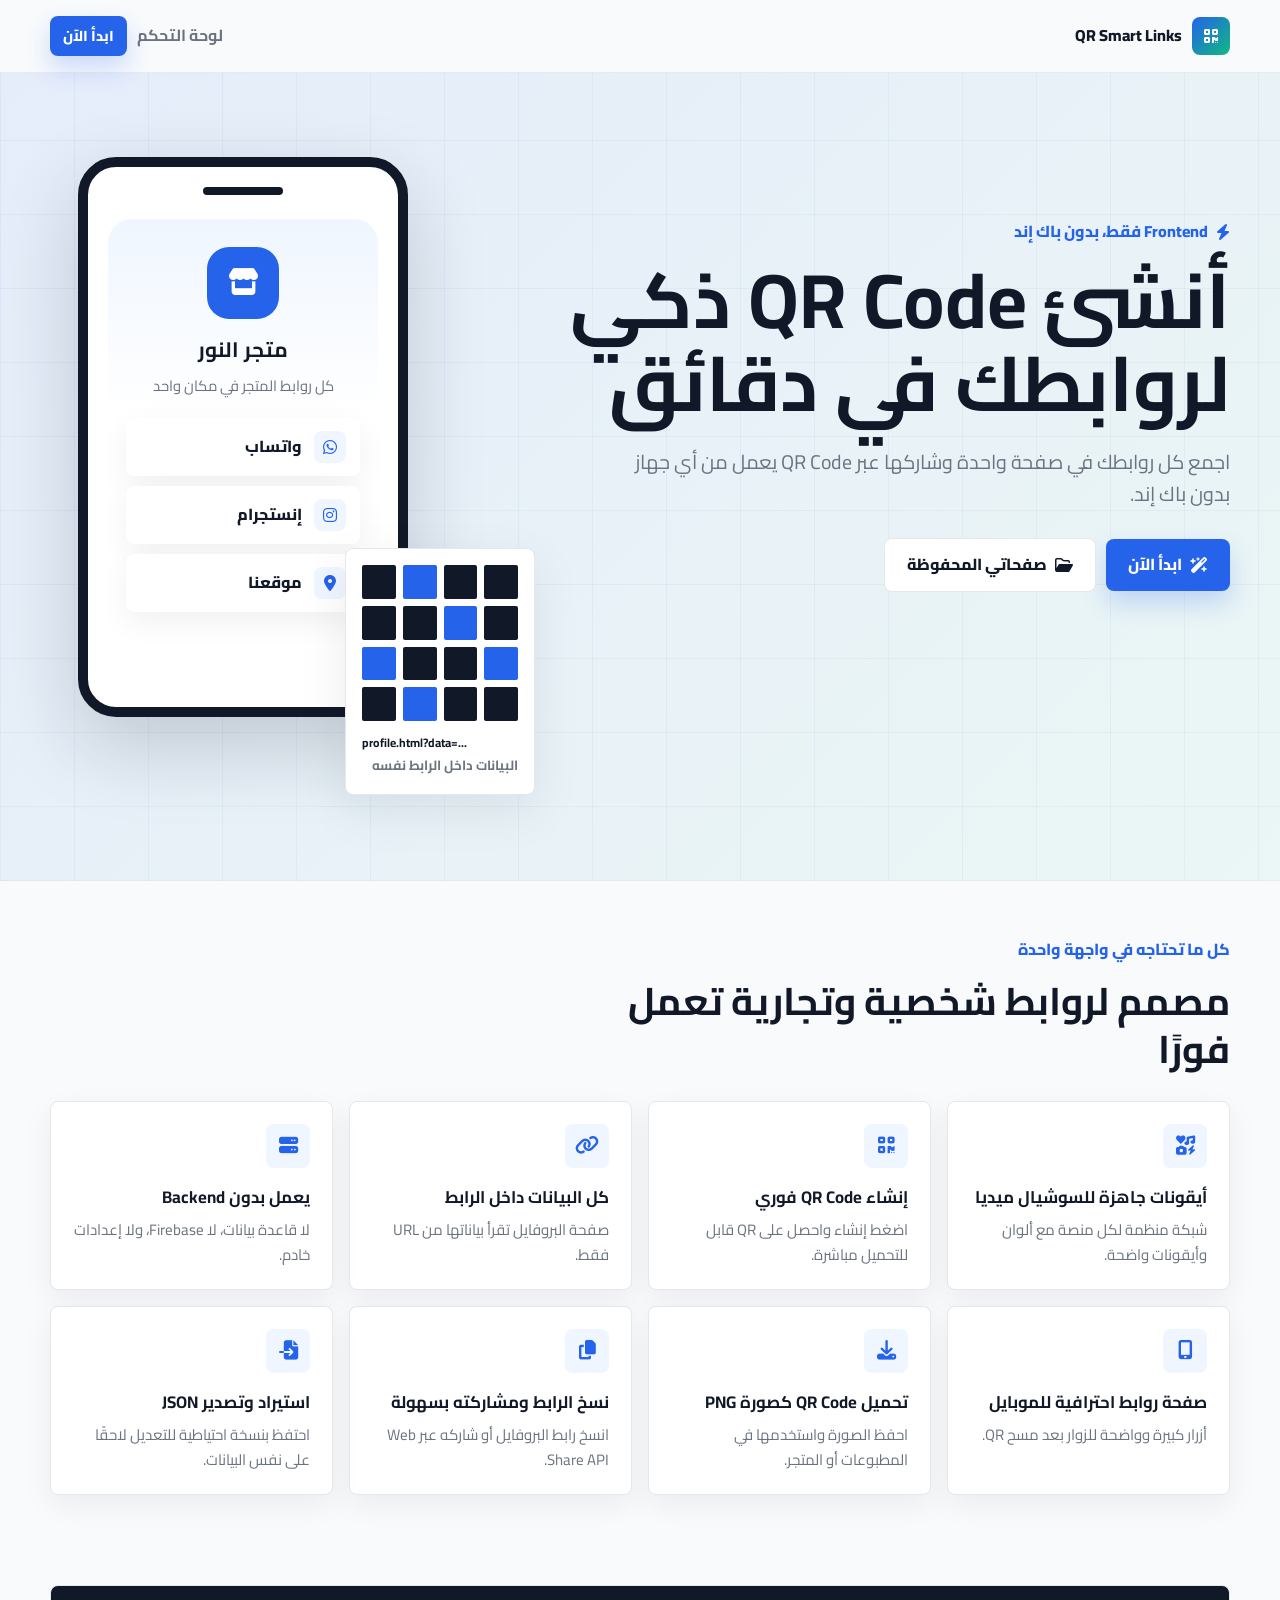
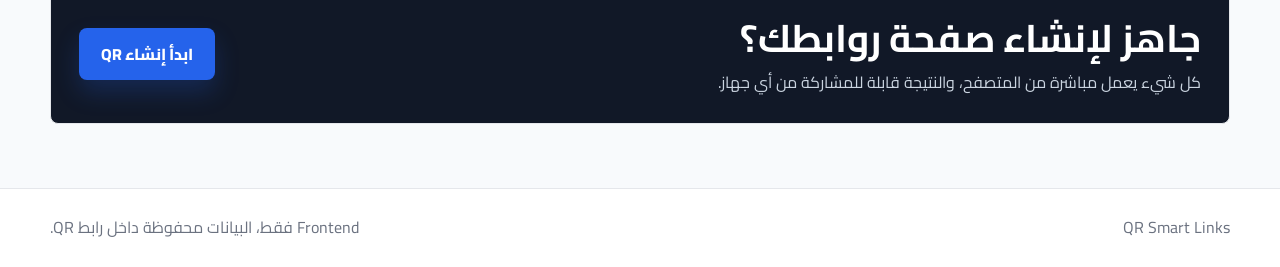
==== index.html @ 6a54341c "update" ====
<!DOCTYPE html>
<html lang="ar" dir="rtl">
<head>
  <meta charset="UTF-8">
  <meta name="viewport" content="width=device-width, initial-scale=1.0">
  <title>QR Smart Links | أنشئ QR Code ذكي لروابطك</title>
  <meta name="description" content="موقع عربي Frontend فقط لإنشاء QR Code ذكي يحتوي على صفحة روابط محفوظة بالكامل داخل URL.">
  <link rel="preconnect" href="https://fonts.googleapis.com">
  <link rel="preconnect" href="https://fonts.gstatic.com" crossorigin>
  <link href="https://fonts.googleapis.com/css2?family=Cairo:wght@400;500;600;700;800&display=swap" rel="stylesheet">
  <link rel="stylesheet" href="https://cdnjs.cloudflare.com/ajax/libs/font-awesome/6.5.2/css/all.min.css">
  <link rel="stylesheet" href="css/style.css">
</head>
<body>
  <header class="site-header">
    <nav class="nav-shell">
      <a class="brand" href="index.html" aria-label="QR Smart Links">
        <span class="brand-mark"><i class="fa-solid fa-qrcode"></i></span>
        <span>QR Smart Links</span>
      </a>
      <div class="nav-actions">
        <a class="nav-link" href="dashboard.html">لوحة التحكم</a>
        <a class="btn btn-primary btn-sm" href="create.html">ابدأ الآن</a>
      </div>
    </nav>
  </header>

  <main>
    <section class="hero-section">
      <div class="container hero-grid">
        <div class="hero-copy">
          <p class="eyebrow"><i class="fa-solid fa-bolt"></i> Frontend فقط، بدون باك إند</p>
          <h1>أنشئ QR Code ذكي لروابطك في دقائق</h1>
          <p class="hero-text">اجمع كل روابطك في صفحة واحدة وشاركها عبر QR Code يعمل من أي جهاز بدون باك إند.</p>
          <div class="hero-actions">
            <a class="btn btn-primary btn-lg" href="create.html">
              <i class="fa-solid fa-wand-magic-sparkles"></i>
              ابدأ الآن
            </a>
            <a class="btn btn-ghost btn-lg" href="dashboard.html">
              <i class="fa-regular fa-folder-open"></i>
              صفحاتي المحفوظة
            </a>
          </div>
        </div>

        <div class="hero-visual" aria-label="معاينة منتج QR Smart Links">
          <div class="hero-phone">
            <div class="phone-top"></div>
            <div class="mini-profile">
              <div class="mini-avatar"><i class="fa-solid fa-store"></i></div>
              <h2>متجر النور</h2>
              <p>كل روابط المتجر في مكان واحد</p>
              <div class="mini-link"><i class="fa-brands fa-whatsapp"></i><span>واتساب</span></div>
              <div class="mini-link"><i class="fa-brands fa-instagram"></i><span>إنستجرام</span></div>
              <div class="mini-link"><i class="fa-solid fa-location-dot"></i><span>موقعنا</span></div>
            </div>
          </div>
          <div class="qr-showcase" aria-hidden="true">
            <div class="fake-qr">
              <span></span><span></span><span></span><span></span>
              <span></span><span></span><span></span><span></span>
              <span></span><span></span><span></span><span></span>
              <span></span><span></span><span></span><span></span>
            </div>
            <strong>profile.html?data=...</strong>
            <small>البيانات داخل الرابط نفسه</small>
          </div>
        </div>
      </div>
    </section>

    <section class="features-section">
      <div class="container">
        <div class="section-heading">
          <p class="eyebrow">كل ما تحتاجه في واجهة واحدة</p>
          <h2>مصمم لروابط شخصية وتجارية تعمل فورًا</h2>
        </div>
        <div class="feature-grid">
          <article class="feature-card">
            <i class="fa-solid fa-icons"></i>
            <h3>أيقونات جاهزة للسوشيال ميديا</h3>
            <p>شبكة منظمة لكل منصة مع ألوان وأيقونات واضحة.</p>
          </article>
          <article class="feature-card">
            <i class="fa-solid fa-qrcode"></i>
            <h3>إنشاء QR Code فوري</h3>
            <p>اضغط إنشاء واحصل على QR قابل للتحميل مباشرة.</p>
          </article>
          <article class="feature-card">
            <i class="fa-solid fa-link"></i>
            <h3>كل البيانات داخل الرابط</h3>
            <p>صفحة البروفايل تقرأ بياناتها من URL فقط.</p>
          </article>
          <article class="feature-card">
            <i class="fa-solid fa-server"></i>
            <h3>يعمل بدون Backend</h3>
            <p>لا قاعدة بيانات، لا Firebase، ولا إعدادات خادم.</p>
          </article>
          <article class="feature-card">
            <i class="fa-solid fa-mobile-screen-button"></i>
            <h3>صفحة روابط احترافية للموبايل</h3>
            <p>أزرار كبيرة وواضحة للزوار بعد مسح QR.</p>
          </article>
          <article class="feature-card">
            <i class="fa-solid fa-download"></i>
            <h3>تحميل QR Code كصورة PNG</h3>
            <p>احفظ الصورة واستخدمها في المطبوعات أو المتجر.</p>
          </article>
          <article class="feature-card">
            <i class="fa-solid fa-copy"></i>
            <h3>نسخ الرابط ومشاركته بسهولة</h3>
            <p>انسخ رابط البروفايل أو شاركه عبر Web Share API.</p>
          </article>
          <article class="feature-card">
            <i class="fa-solid fa-file-import"></i>
            <h3>استيراد وتصدير JSON</h3>
            <p>احتفظ بنسخة احتياطية للتعديل لاحقًا على نفس البيانات.</p>
          </article>
        </div>
      </div>
    </section>

    <section class="cta-band">
      <div class="container cta-inner">
        <div>
          <h2>جاهز لإنشاء صفحة روابطك؟</h2>
          <p>كل شيء يعمل مباشرة من المتصفح، والنتيجة قابلة للمشاركة من أي جهاز.</p>
        </div>
        <a class="btn btn-primary btn-lg" href="create.html">ابدأ إنشاء QR</a>
      </div>
    </section>
  </main>

  <footer class="site-footer">
    <div class="container footer-inner">
      <span>QR Smart Links</span>
      <span>Frontend فقط، البيانات محفوظة داخل رابط QR.</span>
    </div>
  </footer>
</body>
</html>
---- css/style.css ----
:root {
  --primary: #2563eb;
  --primary-dark: #1d4ed8;
  --accent: #10b981;
  --background: #f8fafc;
  --card: #ffffff;
  --text: #111827;
  --muted: #6b7280;
  --border: #e5e7eb;
  --danger: #ef4444;
  --warning: #f59e0b;
  --shadow: 0 16px 50px rgba(15, 23, 42, 0.08);
  --shadow-soft: 0 10px 30px rgba(15, 23, 42, 0.06);
  --radius: 8px;
  --container: 1180px;
}

* {
  box-sizing: border-box;
}

html {
  scroll-behavior: smooth;
}

body {
  margin: 0;
  font-family: "Cairo", system-ui, -apple-system, BlinkMacSystemFont, "Segoe UI", sans-serif;
  background: var(--background);
  color: var(--text);
  line-height: 1.6;
}

.sr-only {
  position: absolute;
  width: 1px;
  height: 1px;
  padding: 0;
  margin: -1px;
  overflow: hidden;
  clip: rect(0, 0, 0, 0);
  white-space: nowrap;
  border: 0;
}

button,
input,
textarea,
select {
  font: inherit;
}

a {
  color: inherit;
  text-decoration: none;
}

img {
  max-width: 100%;
  display: block;
}

.container {
  width: min(var(--container), calc(100% - 32px));
  margin: 0 auto;
}

.site-header {
  position: sticky;
  top: 0;
  z-index: 20;
  background: rgba(248, 250, 252, 0.9);
  border-bottom: 1px solid rgba(229, 231, 235, 0.8);
  backdrop-filter: blur(18px);
}

.site-header.compact {
  position: relative;
}

.nav-shell {
  width: min(var(--container), calc(100% - 32px));
  min-height: 72px;
  margin: 0 auto;
  display: flex;
  align-items: center;
  justify-content: space-between;
  gap: 16px;
}

.brand {
  display: inline-flex;
  align-items: center;
  gap: 10px;
  font-weight: 800;
  color: var(--text);
}

.brand-mark {
  width: 38px;
  height: 38px;
  display: inline-flex;
  align-items: center;
  justify-content: center;
  border-radius: var(--radius);
  color: #fff;
  background: linear-gradient(135deg, var(--primary), var(--accent));
}

.nav-actions,
.hero-actions,
.action-row,
.qr-actions,
.modal-actions {
  display: flex;
  align-items: center;
  flex-wrap: wrap;
  gap: 10px;
}

.nav-link {
  color: var(--muted);
  font-weight: 700;
}

.nav-link:hover {
  color: var(--primary);
}

.btn {
  border: 0;
  min-height: 44px;
  padding: 11px 18px;
  border-radius: var(--radius);
  display: inline-flex;
  align-items: center;
  justify-content: center;
  gap: 8px;
  font-weight: 800;
  cursor: pointer;
  transition: transform 0.2s ease, box-shadow 0.2s ease, background 0.2s ease, color 0.2s ease;
  white-space: nowrap;
}

.btn:hover {
  transform: translateY(-1px);
}

.btn:disabled {
  cursor: not-allowed;
  opacity: 0.65;
  transform: none;
}

.btn-sm {
  min-height: 38px;
  padding: 8px 13px;
  font-size: 0.9rem;
}

.btn-lg {
  min-height: 52px;
  padding: 13px 22px;
  font-size: 1rem;
}

.btn-primary {
  color: #fff;
  background: var(--primary);
  box-shadow: 0 12px 24px rgba(37, 99, 235, 0.22);
}

.btn-primary:hover {
  background: var(--primary-dark);
}

.btn-secondary {
  color: var(--primary);
  background: #eaf1ff;
}

.btn-ghost {
  color: var(--text);
  background: #fff;
  border: 1px solid var(--border);
}

.btn-danger {
  color: #fff;
  background: var(--danger);
}

.hero-section {
  position: relative;
  overflow: hidden;
  padding: 72px 0 56px;
  background:
    linear-gradient(135deg, rgba(37, 99, 235, 0.09), rgba(16, 185, 129, 0.06)),
    repeating-linear-gradient(90deg, rgba(37, 99, 235, 0.06) 0 1px, transparent 1px 74px),
    repeating-linear-gradient(0deg, rgba(17, 24, 39, 0.04) 0 1px, transparent 1px 74px),
    #f8fafc;
}

.hero-grid {
  position: relative;
  min-height: calc(100vh - 220px);
  display: block;
}

.eyebrow {
  margin: 0 0 14px;
  display: inline-flex;
  align-items: center;
  gap: 8px;
  color: var(--primary);
  font-weight: 800;
}

.hero-copy h1 {
  margin: 0;
  max-width: 760px;
  font-size: clamp(2.4rem, 6vw, 5.35rem);
  line-height: 1.08;
  letter-spacing: 0;
}

.hero-text {
  margin: 22px 0 28px;
  max-width: 630px;
  color: var(--muted);
  font-size: 1.24rem;
}

.hero-visual {
  position: absolute;
  inset: 0;
  z-index: 0;
  pointer-events: none;
}

.hero-copy {
  position: relative;
  z-index: 1;
  max-width: 760px;
  padding: 74px 0 76px;
}

.hero-phone {
  position: absolute;
  left: 28px;
  top: 12px;
  width: min(330px, 82vw);
  min-height: 560px;
  padding: 20px;
  border: 10px solid #111827;
  border-radius: 38px;
  background: #ffffff;
  box-shadow: 0 30px 80px rgba(17, 24, 39, 0.18);
}

.phone-top {
  width: 80px;
  height: 8px;
  margin: 0 auto 24px;
  border-radius: 99px;
  background: #111827;
}

.mini-profile {
  min-height: 460px;
  padding: 28px 18px;
  border-radius: 24px;
  background: linear-gradient(180deg, #eff6ff, #ffffff 42%);
  text-align: center;
}

.mini-avatar {
  width: 72px;
  height: 72px;
  margin: 0 auto 14px;
  border-radius: 22px;
  display: grid;
  place-items: center;
  color: #fff;
  background: var(--primary);
  font-size: 1.7rem;
}

.mini-profile h2 {
  margin: 0;
  font-size: 1.3rem;
}

.mini-profile p {
  margin: 8px 0 20px;
  color: var(--muted);
  font-size: 0.92rem;
}

.mini-link {
  display: flex;
  align-items: center;
  gap: 12px;
  margin: 10px 0;
  padding: 13px 14px;
  border-radius: var(--radius);
  background: #fff;
  box-shadow: var(--shadow-soft);
  font-weight: 800;
}

.mini-link i {
  width: 32px;
  height: 32px;
  border-radius: var(--radius);
  display: grid;
  place-items: center;
  color: var(--primary);
  background: #eff6ff;
}

.qr-showcase {
  position: absolute;
  left: 295px;
  bottom: 30px;
  width: 190px;
  padding: 16px;
  border: 1px solid var(--border);
  border-radius: var(--radius);
  background: #fff;
  box-shadow: var(--shadow);
}

.fake-qr {
  display: grid;
  grid-template-columns: repeat(4, 1fr);
  gap: 7px;
  margin-bottom: 12px;
}

.fake-qr span {
  aspect-ratio: 1;
  border-radius: 2px;
  background: #111827;
}

.fake-qr span:nth-child(3n) {
  background: var(--primary);
}

.qr-showcase strong {
  display: block;
  font-size: 0.75rem;
  direction: ltr;
  text-align: left;
}

.qr-showcase small {
  color: var(--muted);
  font-weight: 700;
}

.features-section,
.dashboard-page,
.app-page {
  padding: 56px 0;
}

.section-heading {
  max-width: 680px;
  margin-bottom: 28px;
}

.section-heading h2,
.cta-inner h2,
.page-title h1 {
  margin: 0;
  font-size: clamp(1.7rem, 3vw, 2.6rem);
  line-height: 1.25;
}

.feature-grid {
  display: grid;
  grid-template-columns: repeat(4, minmax(0, 1fr));
  gap: 16px;
}

.feature-card {
  padding: 22px;
  border: 1px solid var(--border);
  border-radius: var(--radius);
  background: var(--card);
  box-shadow: var(--shadow-soft);
}

.feature-card i {
  width: 44px;
  height: 44px;
  display: grid;
  place-items: center;
  border-radius: var(--radius);
  color: var(--primary);
  background: #eff6ff;
  font-size: 1.2rem;
}

.feature-card h3 {
  margin: 16px 0 8px;
  font-size: 1.05rem;
}

.feature-card p {
  margin: 0;
  color: var(--muted);
  font-size: 0.94rem;
}

.cta-band {
  padding: 34px 0 64px;
}

.cta-inner {
  display: flex;
  align-items: center;
  justify-content: space-between;
  gap: 20px;
  padding: 28px;
  border: 1px solid var(--border);
  border-radius: var(--radius);
  background: #111827;
  color: #fff;
}

.cta-inner p {
  margin: 8px 0 0;
  color: #cbd5e1;
}

.site-footer {
  padding: 26px 0;
  color: var(--muted);
  border-top: 1px solid var(--border);
  background: #fff;
}

.footer-inner {
  display: flex;
  justify-content: space-between;
  gap: 12px;
  flex-wrap: wrap;
}

.app-layout {
  display: grid;
  grid-template-columns: minmax(0, 1.24fr) minmax(330px, 0.76fr);
  gap: 22px;
  align-items: start;
}

.page-title {
  margin-bottom: 20px;
}

.page-title p {
  margin-bottom: 8px;
}

.builder-form,
.sticky-stack {
  display: grid;
  gap: 16px;
}

.form-section,
.preview-card,
.qr-result-card,
.notice-box,
.dashboard-item,
.modal-card {
  border: 1px solid var(--border);
  border-radius: var(--radius);
  background: #fff;
  box-shadow: var(--shadow-soft);
}

.form-section,
.preview-card,
.qr-result-card {
  padding: 20px;
}

.step-heading,
.panel-title,
.dashboard-title,
.dashboard-item,
.dashboard-item-head,
.dashboard-meta {
  display: flex;
  align-items: flex-start;
  justify-content: space-between;
  gap: 14px;
}

.step-heading {
  margin-bottom: 18px;
}

.step-heading.with-action {
  align-items: center;
}

.heading-inline {
  display: flex;
  align-items: flex-start;
  gap: 14px;
}

.step-number {
  flex: 0 0 auto;
  width: 36px;
  height: 36px;
  display: grid;
  place-items: center;
  border-radius: var(--radius);
  color: #fff;
  background: var(--primary);
  font-weight: 800;
}

.step-heading h2,
.panel-title h2,
.modal-card h2 {
  margin: 0;
  font-size: 1.18rem;
}

.step-heading p,
.panel-title p {
  margin: 3px 0 0;
  color: var(--muted);
  font-size: 0.92rem;
}

.form-grid {
  display: grid;
  gap: 14px;
}

.form-grid.two {
  grid-template-columns: repeat(2, minmax(0, 1fr));
}

.span-2 {
  grid-column: 1 / -1;
}

.field {
  display: grid;
  gap: 7px;
}

.field span,
.platform-card label,
.custom-card label {
  color: #374151;
  font-size: 0.9rem;
  font-weight: 800;
}

.field b {
  color: var(--danger);
}

.field input,
.field select,
.platform-card input,
.custom-card input,
.custom-card select,
.url-output {
  width: 100%;
  min-height: 46px;
  border: 1px solid var(--border);
  border-radius: var(--radius);
  padding: 11px 12px;
  color: var(--text);
  background: #fff;
  outline: none;
  transition: border 0.2s ease, box-shadow 0.2s ease;
}

.field input:focus,
.field select:focus,
.platform-card input:focus,
.custom-card input:focus,
.custom-card select:focus,
.url-output:focus {
  border-color: rgba(37, 99, 235, 0.7);
  box-shadow: 0 0 0 4px rgba(37, 99, 235, 0.12);
}

.field small {
  color: var(--muted);
  font-size: 0.82rem;
}

.color-field input {
  padding: 4px;
  cursor: pointer;
}

.social-grid {
  display: grid;
  grid-template-columns: repeat(2, minmax(0, 1fr));
  gap: 12px;
}

.platform-card,
.custom-card {
  position: relative;
  display: grid;
  gap: 12px;
  padding: 15px;
  border: 1px solid var(--border);
  border-radius: var(--radius);
  background: #fff;
  transition: border 0.2s ease, background 0.2s ease, box-shadow 0.2s ease;
}

.platform-card.is-active {
  border-color: color-mix(in srgb, var(--platform-color, var(--primary)) 42%, var(--border));
  background: color-mix(in srgb, var(--platform-color, var(--primary)) 6%, #fff);
  box-shadow: 0 10px 25px rgba(15, 23, 42, 0.05);
}

.platform-head {
  display: flex;
  align-items: center;
  gap: 10px;
}

.platform-icon,
.link-icon {
  width: 42px;
  height: 42px;
  display: grid;
  place-items: center;
  border-radius: var(--radius);
  color: var(--platform-color, var(--primary));
  background: color-mix(in srgb, var(--platform-color, var(--primary)) 12%, #fff);
  font-size: 1.18rem;
}

.platform-title {
  display: grid;
  gap: 1px;
}

.platform-title strong {
  font-size: 0.98rem;
}

.platform-title small {
  color: var(--muted);
}

.platform-actions {
  display: flex;
  align-items: center;
  gap: 8px;
}

.toggle {
  position: relative;
  width: 48px;
  height: 26px;
  display: inline-block;
}

.toggle input {
  position: absolute;
  opacity: 0;
  pointer-events: none;
}

.toggle span {
  position: absolute;
  inset: 0;
  border-radius: 999px;
  background: #d1d5db;
  cursor: pointer;
  transition: background 0.2s ease;
}

.toggle span::before {
  content: "";
  position: absolute;
  top: 4px;
  right: 4px;
  width: 18px;
  height: 18px;
  border-radius: 50%;
  background: #fff;
  transition: transform 0.2s ease;
}

.toggle input:checked + span {
  background: var(--platform-color, var(--primary));
}

.toggle input:checked + span::before {
  transform: translateX(-22px);
}

.clear-btn,
.icon-btn {
  width: 36px;
  height: 36px;
  border: 1px solid var(--border);
  border-radius: var(--radius);
  color: var(--muted);
  background: #fff;
  cursor: pointer;
}

.clear-btn:hover,
.icon-btn:hover {
  color: var(--danger);
}

.custom-list {
  display: grid;
  gap: 12px;
}

.custom-card {
  grid-template-columns: 1fr 1fr 150px auto;
  align-items: end;
}

.custom-card .field {
  gap: 6px;
}

.empty-state {
  display: grid;
  place-items: center;
  gap: 12px;
  padding: 42px 20px;
  border: 1px dashed #cbd5e1;
  border-radius: var(--radius);
  color: var(--muted);
  text-align: center;
  background: #fff;
}

.empty-state i {
  font-size: 2rem;
  color: var(--primary);
}

.empty-state h2,
.empty-state p {
  margin: 0;
}

.empty-state.small {
  padding: 22px 16px;
}

.file-button {
  position: relative;
  overflow: hidden;
}

.file-button input {
  position: absolute;
  inset: 0;
  opacity: 0;
  cursor: pointer;
}

.validation-box,
.warning-box,
.notice-box {
  margin-bottom: 14px;
  padding: 13px 14px;
  border-radius: var(--radius);
}

.validation-box {
  color: #991b1b;
  border: 1px solid #fecaca;
  background: #fef2f2;
}

.validation-box ul {
  margin: 0;
  padding: 0 18px 0 0;
}

.warning-box {
  color: #92400e;
  border: 1px solid #fde68a;
  background: #fffbeb;
}

.notice-box {
  display: flex;
  align-items: flex-start;
  gap: 12px;
  margin-bottom: 20px;
  color: #1e3a8a;
  border: 1px solid #bfdbfe;
  background: #eff6ff;
}

.notice-box p {
  margin: 0;
}

.sticky-stack {
  position: sticky;
  top: 20px;
}

.status-pill {
  display: inline-flex;
  align-items: center;
  justify-content: center;
  min-height: 32px;
  padding: 5px 11px;
  border-radius: 999px;
  color: var(--primary);
  background: #eff6ff;
  font-size: 0.86rem;
  font-weight: 800;
}

.profile-preview-shell {
  margin-top: 16px;
}

.profile-surface {
  --profile-primary: #2563eb;
  --profile-bg: #f8fafc;
  min-height: 560px;
  padding: 22px;
  border-radius: var(--radius);
  background:
    linear-gradient(180deg, color-mix(in srgb, var(--profile-primary) 13%, var(--profile-bg)), var(--profile-bg) 36%),
    var(--profile-bg);
  color: var(--text);
}

.profile-card-inner {
  width: min(100%, 480px);
  margin: 0 auto;
}

.profile-brand-area {
  padding: 16px 0 18px;
  text-align: center;
}

.profile-logo {
  width: 86px;
  height: 86px;
  margin: 0 auto 12px;
  border: 4px solid rgba(255, 255, 255, 0.75);
  border-radius: 24px;
  object-fit: cover;
  background: #fff;
  box-shadow: var(--shadow-soft);
}

.profile-logo-fallback {
  width: 86px;
  height: 86px;
  margin: 0 auto 12px;
  display: grid;
  place-items: center;
  border-radius: 24px;
  color: #fff;
  background: var(--profile-primary);
  box-shadow: var(--shadow-soft);
  font-size: 2rem;
}

.profile-brand-area h1 {
  margin: 0;
  font-size: clamp(1.45rem, 5vw, 2rem);
  line-height: 1.3;
}

.profile-brand-area p {
  margin: 8px auto 0;
  max-width: 420px;
  color: var(--muted);
}

.profile-links {
  display: grid;
  gap: 10px;
}

.profile-link-button {
  min-height: 58px;
  display: flex;
  align-items: center;
  justify-content: space-between;
  gap: 14px;
  padding: 13px 14px;
  border: 1px solid color-mix(in srgb, var(--profile-primary) 16%, var(--border));
  border-radius: var(--radius);
  background: rgba(255, 255, 255, 0.92);
  box-shadow: 0 8px 22px rgba(15, 23, 42, 0.05);
  font-weight: 800;
}

.profile-link-main {
  display: flex;
  align-items: center;
  min-width: 0;
  gap: 12px;
}

.profile-link-main span {
  overflow: hidden;
  text-overflow: ellipsis;
  white-space: nowrap;
}

.profile-link-button i:first-child {
  flex: 0 0 auto;
  width: 38px;
  height: 38px;
  display: grid;
  place-items: center;
  border-radius: var(--radius);
  color: var(--profile-primary);
  background: color-mix(in srgb, var(--profile-primary) 12%, #fff);
  font-size: 1.1rem;
}

.profile-link-button .fa-arrow-up-right-from-square {
  color: #9ca3af;
  font-size: 0.82rem;
}

.profile-footer-note {
  margin-top: 20px;
  text-align: center;
  color: var(--muted);
  font-size: 0.82rem;
}

.theme-dark.profile-surface {
  color: #f9fafb;
  background:
    linear-gradient(180deg, color-mix(in srgb, var(--profile-primary) 24%, #020617), #020617 44%),
    #020617;
}

.theme-dark .profile-brand-area p,
.theme-dark .profile-footer-note {
  color: #cbd5e1;
}

.theme-dark .profile-link-button {
  color: #fff;
  border-color: rgba(255, 255, 255, 0.12);
  background: rgba(15, 23, 42, 0.82);
}

.theme-business.profile-surface {
  background:
    linear-gradient(180deg, color-mix(in srgb, var(--profile-primary) 16%, #eef2ff), var(--profile-bg) 34%),
    var(--profile-bg);
}

.theme-business .profile-link-button {
  border-right: 5px solid var(--profile-primary);
}

.theme-minimal.profile-surface {
  background: var(--profile-bg);
}

.theme-minimal .profile-link-button {
  box-shadow: none;
}

.qr-code-box {
  min-height: 256px;
  display: grid;
  place-items: center;
  margin: 16px 0;
  padding: 16px;
  border: 1px solid var(--border);
  border-radius: var(--radius);
  background: #fff;
}

.qr-code-box canvas,
.qr-code-box img {
  width: 230px;
  height: 230px;
}

.url-output {
  direction: ltr;
  text-align: left;
  font-size: 0.86rem;
}

.dashboard-title {
  align-items: center;
}

.dashboard-list {
  display: grid;
  gap: 14px;
}

.dashboard-item {
  padding: 18px;
  align-items: center;
}

.dashboard-item-main {
  min-width: 0;
}

.dashboard-item h2 {
  margin: 0;
  font-size: 1.12rem;
}

.dashboard-item p {
  margin: 5px 0 0;
  color: var(--muted);
}

.dashboard-meta {
  justify-content: flex-start;
  margin-top: 10px;
  color: var(--muted);
  font-size: 0.86rem;
}

.dashboard-actions {
  display: flex;
  flex-wrap: wrap;
  justify-content: flex-end;
  gap: 8px;
}

.modal-backdrop {
  position: fixed;
  inset: 0;
  z-index: 50;
  display: grid;
  place-items: center;
  padding: 18px;
  background: rgba(15, 23, 42, 0.52);
}

.modal-card {
  width: min(440px, 100%);
  padding: 22px;
}

.modal-card p {
  color: var(--muted);
}

.modal-actions {
  justify-content: flex-end;
}

.toast-root {
  position: fixed;
  left: 18px;
  bottom: 18px;
  z-index: 70;
  display: grid;
  gap: 10px;
}

.toast {
  min-width: min(340px, calc(100vw - 36px));
  padding: 13px 14px;
  border-radius: var(--radius);
  color: #fff;
  background: #111827;
  box-shadow: var(--shadow);
  font-weight: 800;
  animation: toast-in 0.22s ease both;
}

.toast.success {
  background: #047857;
}

.toast.error {
  background: #b91c1c;
}

@keyframes toast-in {
  from {
    transform: translateY(8px);
    opacity: 0;
  }
  to {
    transform: translateY(0);
    opacity: 1;
  }
}

.profile-body {
  min-height: 100vh;
  background: var(--background);
}

.profile-root {
  min-height: 100vh;
}

.profile-root .profile-surface {
  min-height: 100vh;
  padding: 28px 16px;
  border-radius: 0;
  display: flex;
  align-items: center;
}

.profile-loading,
.profile-error {
  min-height: 100vh;
  display: grid;
  place-items: center;
  gap: 10px;
  padding: 24px;
  text-align: center;
  color: var(--muted);
}

.profile-error h1 {
  margin: 0;
  color: var(--text);
}

.profile-error p {
  max-width: 520px;
  margin: 0;
}

@media (max-width: 1060px) {
  .app-layout {
    grid-template-columns: 1fr;
  }

  .hero-grid {
    min-height: auto;
  }

  .hero-visual {
    position: relative;
    min-height: 500px;
    margin-top: 10px;
  }

  .hero-copy {
    padding: 38px 0 0;
  }

  .hero-phone {
    left: 50%;
    top: 0;
    transform: translateX(-50%);
  }

  .qr-showcase {
    left: 50%;
    bottom: 12px;
    transform: translateX(-128%);
  }

  .sticky-stack {
    position: static;
  }

  .feature-grid {
    grid-template-columns: repeat(2, minmax(0, 1fr));
  }
}

@media (max-width: 760px) {
  .nav-shell {
    min-height: 64px;
  }

  .nav-actions .nav-link {
    display: none;
  }

  .hero-section {
    padding-top: 42px;
  }

  .hero-copy h1 {
    font-size: clamp(2.25rem, 13vw, 3.8rem);
  }

  .hero-text {
    font-size: 1.05rem;
  }

  .hero-actions,
  .action-row,
  .qr-actions {
    align-items: stretch;
  }

  .hero-actions .btn,
  .action-row .btn,
  .qr-actions .btn,
  .qr-actions a,
  .dashboard-title .btn {
    width: 100%;
  }

  .hero-visual {
    min-height: 430px;
  }

  .hero-phone {
    top: 0;
    min-height: 470px;
    padding: 14px;
    border-width: 8px;
  }

  .mini-profile {
    min-height: 380px;
    padding: 22px 14px;
  }

  .qr-showcase {
    left: 50%;
    bottom: 0;
    transform: translateX(-104%);
    width: 160px;
  }

  .features-section,
  .dashboard-page,
  .app-page {
    padding: 34px 0;
  }

  .feature-grid,
  .form-grid.two,
  .social-grid {
    grid-template-columns: 1fr;
  }

  .custom-card {
    grid-template-columns: 1fr;
  }

  .step-heading,
  .step-heading.with-action,
  .panel-title,
  .dashboard-title,
  .dashboard-item {
    flex-direction: column;
    align-items: stretch;
  }

  .heading-inline {
    align-items: flex-start;
  }

  .cta-inner {
    flex-direction: column;
    align-items: stretch;
  }

  .dashboard-actions {
    justify-content: stretch;
  }

  .dashboard-actions .btn {
    flex: 1 1 150px;
  }

  .footer-inner {
    flex-direction: column;
  }
}

@media (max-width: 430px) {
  .container,
  .nav-shell {
    width: min(100% - 22px, var(--container));
  }

  .brand span:last-child {
    display: none;
  }

  .form-section,
  .preview-card,
  .qr-result-card {
    padding: 15px;
  }

  .platform-card {
    padding: 13px;
  }

  .profile-surface {
    padding: 16px;
  }
}
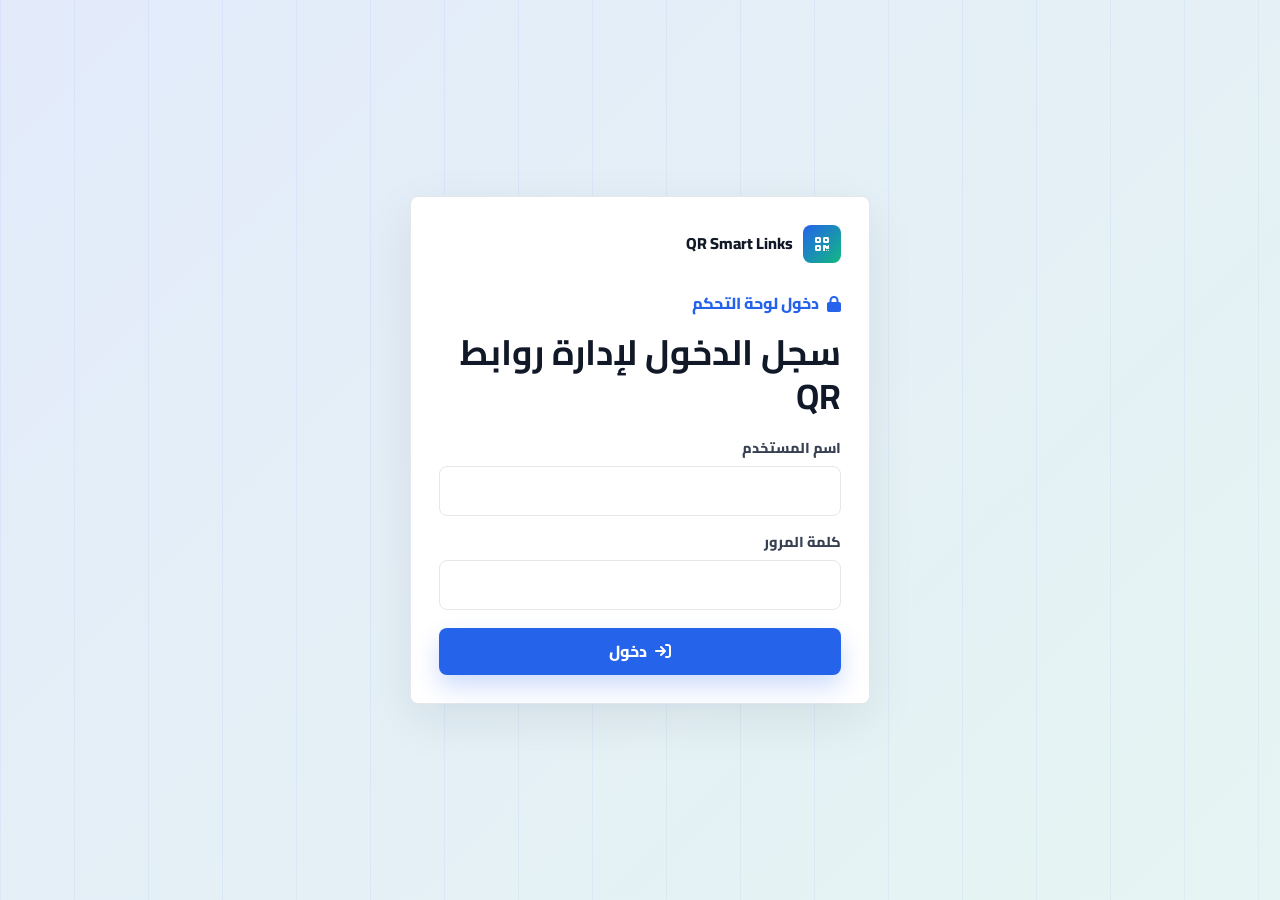
==== commit 3bbce0d5: "Add authentication and dashboard statistics features" ====
--- a/index.html
+++ b/index.html
@@ -10,6 +10,7 @@
   <link href="https://fonts.googleapis.com/css2?family=Cairo:wght@400;500;600;700;800&display=swap" rel="stylesheet">
   <link rel="stylesheet" href="https://cdnjs.cloudflare.com/ajax/libs/font-awesome/6.5.2/css/all.min.css">
   <link rel="stylesheet" href="css/style.css">
+  <script src="js/auth.js" data-auth="required"></script>
 </head>
 <body>
   <header class="site-header">
@@ -21,6 +22,10 @@
       <div class="nav-actions">
         <a class="nav-link" href="dashboard.html">لوحة التحكم</a>
         <a class="btn btn-primary btn-sm" href="create.html">ابدأ الآن</a>
+        <button type="button" class="btn btn-ghost btn-sm" data-auth-logout>
+          <i class="fa-solid fa-arrow-right-from-bracket"></i>
+          خروج
+        </button>
       </div>
     </nav>
   </header>
--- a/css/style.css
+++ b/css/style.css
@@ -19,6 +19,10 @@
   box-sizing: border-box;
 }
 
+[hidden] {
+  display: none !important;
+}
+
 html {
   scroll-behavior: smooth;
 }
@@ -991,7 +995,7 @@
 }
 
 .qr-code-box {
-  min-height: 256px;
+  min-height: 330px;
   display: grid;
   place-items: center;
   margin: 16px 0;
@@ -1003,8 +1007,47 @@
 
 .qr-code-box canvas,
 .qr-code-box img {
-  width: 230px;
-  height: 230px;
+  width: min(310px, 100%);
+  height: auto;
+  aspect-ratio: 1;
+}
+
+.qr-style-picker {
+  display: grid;
+  gap: 10px;
+  margin-bottom: 14px;
+}
+
+.qr-style-picker > span {
+  color: #374151;
+  font-size: 0.9rem;
+  font-weight: 800;
+}
+
+.qr-style-options {
+  display: grid;
+  grid-template-columns: repeat(4, minmax(0, 1fr));
+  gap: 8px;
+}
+
+.qr-style-option {
+  min-height: 42px;
+  border: 1px solid var(--border);
+  border-radius: var(--radius);
+  display: inline-flex;
+  align-items: center;
+  justify-content: center;
+  gap: 7px;
+  color: var(--muted);
+  background: #fff;
+  font-weight: 800;
+  cursor: pointer;
+}
+
+.qr-style-option.is-active {
+  color: var(--primary);
+  border-color: rgba(37, 99, 235, 0.35);
+  background: #eff6ff;
 }
 
 .url-output {
@@ -1015,6 +1058,37 @@
 
 .dashboard-title {
   align-items: center;
+}
+
+.dashboard-stats {
+  display: grid;
+  grid-template-columns: repeat(4, minmax(0, 1fr));
+  gap: 14px;
+  margin: 0 0 18px;
+}
+
+.stat-card {
+  min-height: 132px;
+  padding: 18px;
+  border: 1px solid var(--border);
+  border-radius: var(--radius);
+  display: grid;
+  align-content: space-between;
+  gap: 10px;
+  background: #fff;
+  box-shadow: var(--shadow-soft);
+}
+
+.stat-card span,
+.stat-card small {
+  color: var(--muted);
+  font-weight: 800;
+}
+
+.stat-card strong {
+  color: var(--text);
+  font-size: 2rem;
+  line-height: 1.1;
 }
 
 .dashboard-list {
@@ -1120,6 +1194,62 @@
 .profile-body {
   min-height: 100vh;
   background: var(--background);
+}
+
+.login-body {
+  min-height: 100vh;
+  background:
+    linear-gradient(135deg, rgba(37, 99, 235, 0.1), rgba(16, 185, 129, 0.08)),
+    repeating-linear-gradient(90deg, rgba(37, 99, 235, 0.06) 0 1px, transparent 1px 74px),
+    #f8fafc;
+}
+
+.login-shell {
+  min-height: 100vh;
+  width: min(100% - 32px, 460px);
+  margin: 0 auto;
+  display: grid;
+  place-items: center;
+  padding: 32px 0;
+}
+
+.login-card {
+  width: 100%;
+  padding: 28px;
+  border: 1px solid var(--border);
+  border-radius: var(--radius);
+  background: #fff;
+  box-shadow: var(--shadow);
+}
+
+.login-brand {
+  margin-bottom: 28px;
+}
+
+.login-heading h1 {
+  margin: 0 0 18px;
+  font-size: clamp(1.7rem, 5vw, 2.2rem);
+  line-height: 1.25;
+}
+
+.login-form {
+  display: grid;
+  gap: 14px;
+}
+
+.login-form .btn {
+  width: 100%;
+  margin-top: 4px;
+}
+
+.auth-error {
+  margin: 0;
+  padding: 11px 12px;
+  border: 1px solid rgba(239, 68, 68, 0.28);
+  border-radius: var(--radius);
+  color: #991b1b;
+  background: #fef2f2;
+  font-weight: 800;
 }
 
 .profile-root {
@@ -1261,7 +1391,8 @@
 
   .feature-grid,
   .form-grid.two,
-  .social-grid {
+  .social-grid,
+  .dashboard-stats {
     grid-template-columns: 1fr;
   }
 
@@ -1295,6 +1426,10 @@
     flex: 1 1 150px;
   }
 
+  .qr-style-options {
+    grid-template-columns: repeat(2, minmax(0, 1fr));
+  }
+
   .footer-inner {
     flex-direction: column;
   }
@@ -1312,7 +1447,8 @@
 
   .form-section,
   .preview-card,
-  .qr-result-card {
+  .qr-result-card,
+  .login-card {
     padding: 15px;
   }
 
